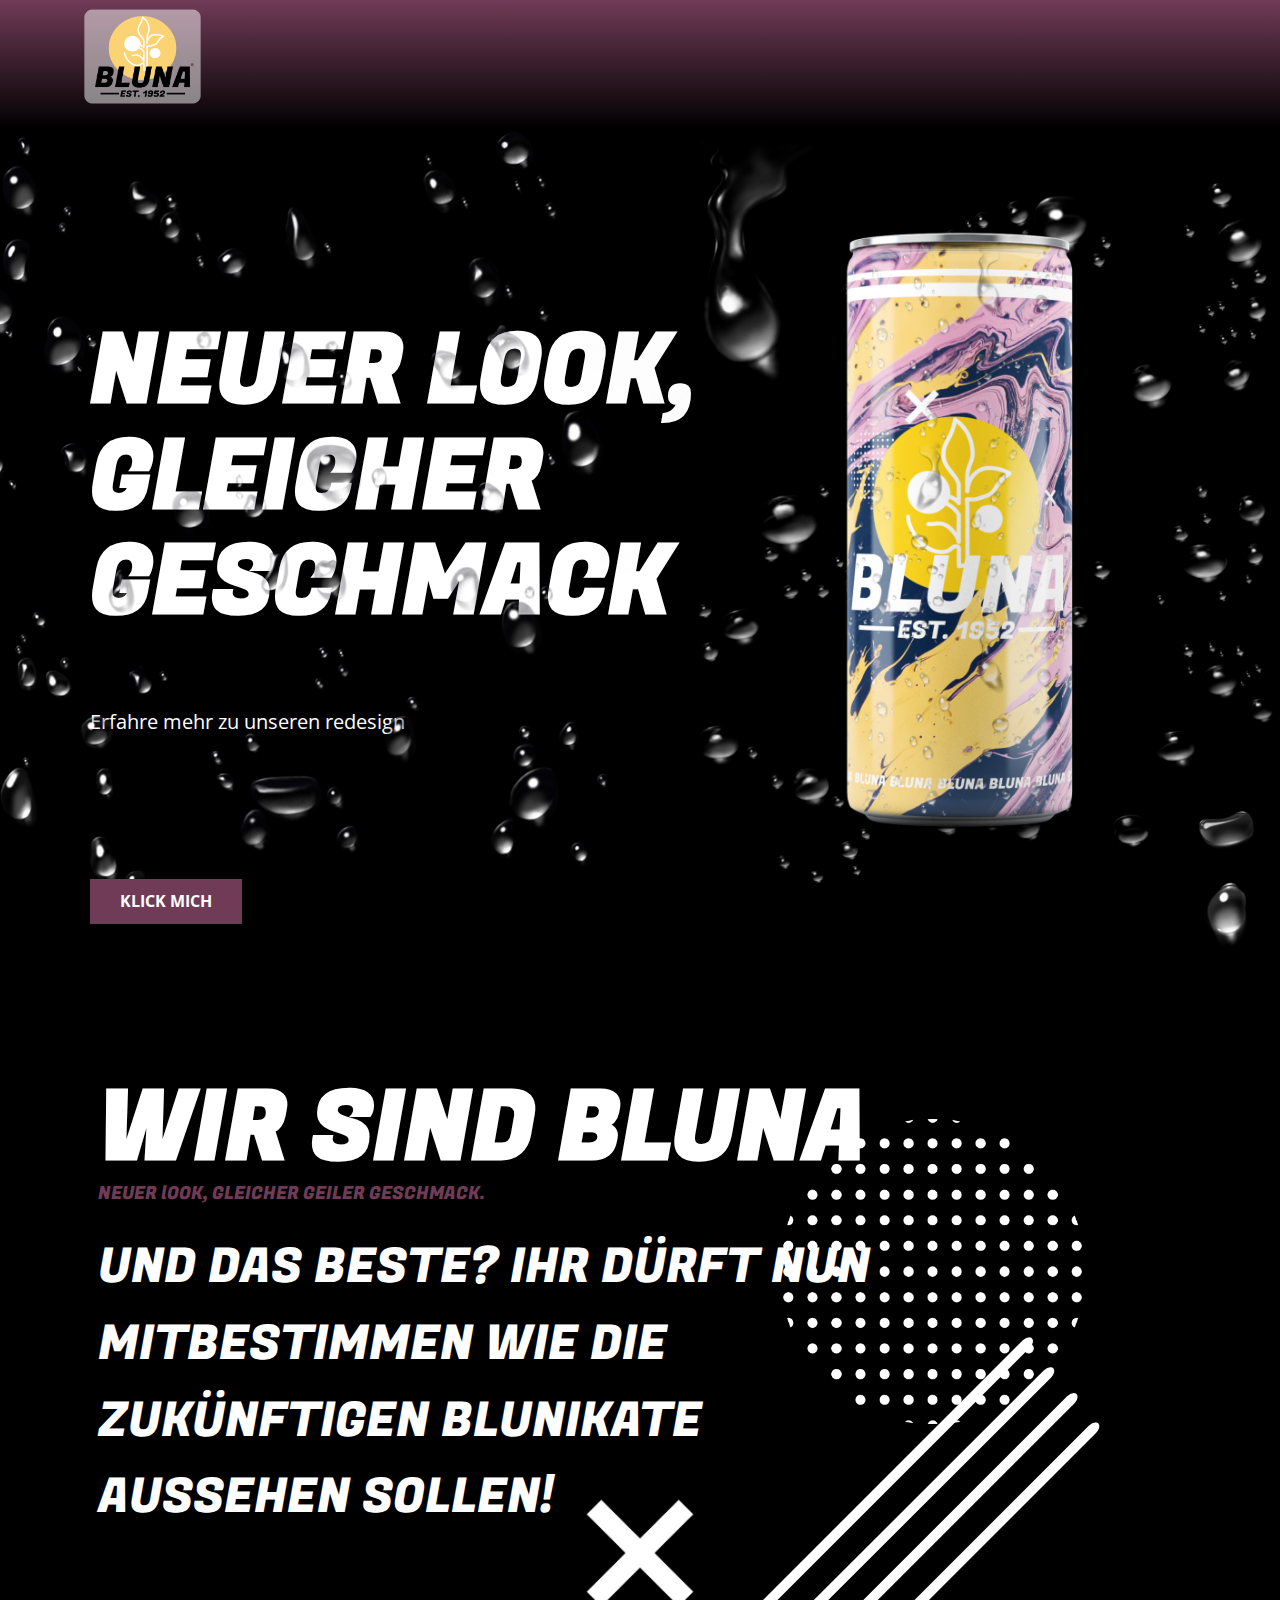
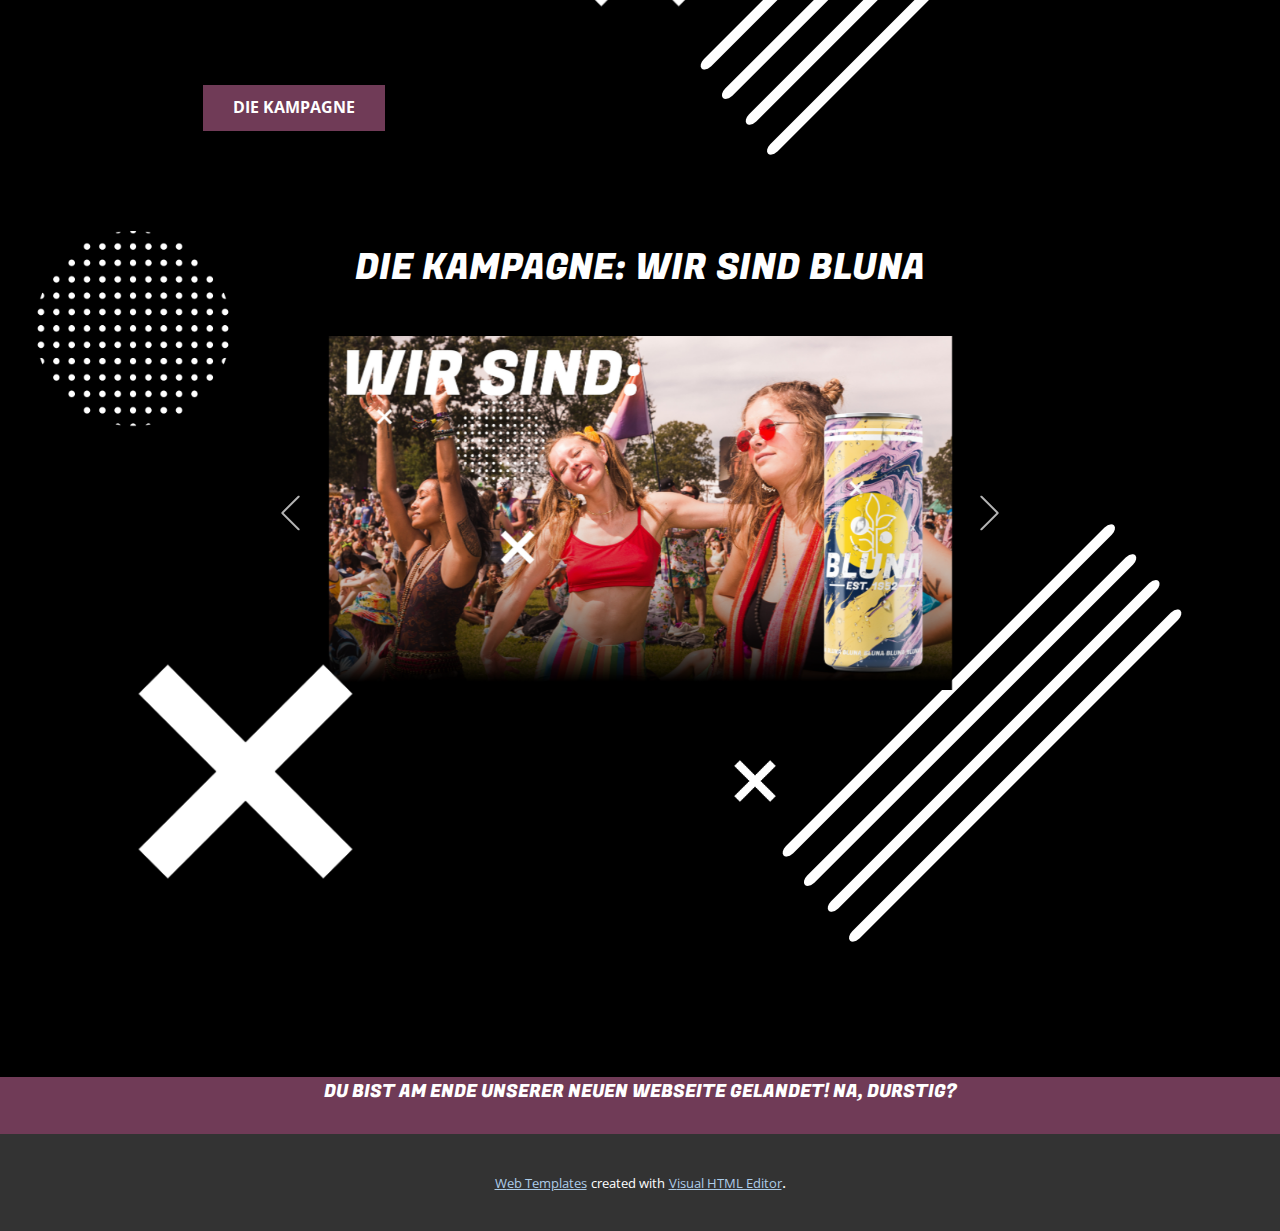
==== Seite-1.html @ a2d01c03 "added files" ====
<!DOCTYPE html>
<html style="font-size: 16px;">
  <head>
    <meta name="viewport" content="width=device-width, initial-scale=1.0">
    <meta charset="utf-8">
    <meta name="keywords" content="NEUER LOOK,gleicher&nbsp;GESCHMACK, Sample Headline">
    <meta name="description" content="">
    <meta name="page_type" content="np-template-header-footer-from-plugin">
    <title>Seite 1</title>
    <link rel="stylesheet" href="nicepage.css" media="screen">
<link rel="stylesheet" href="Seite-1.css" media="screen">
    <script class="u-script" type="text/javascript" src="jquery.js" defer=""></script>
    <script class="u-script" type="text/javascript" src="nicepage.js" defer=""></script>
    <meta name="generator" content="Nicepage 3.3.3, nicepage.com">
    
    
    
    <link id="u-theme-google-font" rel="stylesheet" href="https://fonts.googleapis.com/css?family=Roboto:100,100i,300,300i,400,400i,500,500i,700,700i,900,900i|Open+Sans:300,300i,400,400i,600,600i,700,700i,800,800i">
    <link id="u-page-google-font" rel="stylesheet" href="https://fonts.googleapis.com/css?family=Fugaz+One:400">
    
    
    
    
    <script type="application/ld+json">{
		"@context": "http://schema.org",
		"@type": "Organization",
		"name": "",
		"url": "index.html",
		"logo": "images/logo_trans.png"
}</script>
    <meta property="og:title" content="Seite 1">
    <meta property="og:type" content="website">
    <meta name="theme-color" content="#478ac9">
    <link rel="canonical" href="index.html">
    <meta property="og:url" content="index.html">
  </head>
  <body class="u-body"><header class="u-clearfix u-gradient u-header u-header" id="sec-d174"><div class="u-clearfix u-sheet u-sheet-1">
        <a href="https://nicepage.com" class="u-image u-logo u-image-1">
          <img src="images/logo_trans.png" class="u-logo-image u-logo-image-1" data-image-width="145.3334">
        </a>
      </div></header>
    <section class="skrollable u-align-left u-clearfix u-image u-parallax u-section-1" src="" id="sec-9734">
      <h1 class="u-custom-font u-text u-text-white u-title u-text-1">NEUER LOOK,<br>gleicher&nbsp;<br>GESCHMACK
      </h1>
      <p class="u-large-text u-text u-text-variant u-text-white u-text-2">Erfahre mehr zu unseren redesign</p>
      <img src="images/8fbe67342629d2fa3157f2b567e7f0b6.png" alt="" class="u-expanded-width u-image u-image-default u-image-1" data-image-width="1600" data-image-height="992">
      <img src="images/dose_einzeln.png" alt="" class="u-image u-image-default u-preserve-proportions u-image-2" data-image-width="2000" data-image-height="2000">
      <a href="Seite-1.html#sec-6746" data-page-id="94566227" class="u-btn u-button-style u-custom-color-1 u-btn-1">Klick mich</a>
    </section>
    <section class="u-black u-clearfix u-section-2" id="sec-6746">
      <div class="u-clearfix u-sheet u-sheet-1">
        <h3 class="u-custom-font u-text u-text-body-alt-color u-text-1">WIR SIND BLUNA</h3>
        <p class="u-custom-font u-text u-text-custom-color-1 u-text-2">NEUER lOOK, GLEICHER GEILER GESCHMACK. </p>
        <p class="u-custom-font u-text u-text-body-alt-color u-text-3">UND DAS BESTE? IHR DÜRFT NUN MITBESTIMMEN WIE DIE ZUKÜNFTIGEN BLUNIKATE AUSSEHEN SOLLEN!</p>
        <img src="images/11.png" alt="" class="u-image u-image-default u-preserve-proportions u-image-1">
        <img src="images/3.png" alt="" class="u-image u-image-default u-preserve-proportions u-image-2" data-image-width="500" data-image-height="500">
        <img src="images/2.png" alt="" class="u-image u-image-default u-preserve-proportions u-image-3" data-image-width="500" data-image-height="500">
        <a href="Seite-1.html#sec-6194" data-page-id="94566227" class="u-btn u-button-style u-custom-color-1 u-btn-1">Die kampagne</a>
      </div>
    </section>
    <section class="u-align-center u-black u-clearfix u-section-3" id="sec-6194">
      <div class="u-clearfix u-sheet u-sheet-1">
        <h2 class="u-custom-font u-text u-text-1">DIE KAMPAGNE: WIR SIND BLUNA</h2>
        <img src="images/3.png" alt="" class="u-image u-image-default u-preserve-proportions u-image-1" data-image-width="500" data-image-height="500">
        <div id="carousel-bd35" data-interval="5000" data-u-ride="carousel" class="u-carousel u-expanded-width-sm u-expanded-width-xs u-slider u-slider-1">
          <ol class="u-absolute-hcenter u-carousel-indicators u-hidden u-carousel-indicators-1">
            <li data-u-target="#carousel-bd35" class="u-active u-grey-30" data-u-slide-to="0"></li>
            <li data-u-target="#carousel-bd35" class="u-grey-30" data-u-slide-to="1"></li>
            <li data-u-target="#carousel-bd35" class="u-grey-30" data-u-slide-to="2"></li>
          </ol>
          <div class="u-carousel-inner" role="listbox">
            <div class="u-active u-align-center-md u-align-center-sm u-align-center-xs u-carousel-item u-container-style u-slide">
              <div class="u-container-layout u-valign-middle u-container-layout-1">
                <img alt="" class="u-image u-image-default u-image-2" src="images/billboard_neu534.png">
              </div>
            </div>
            <div class="u-carousel-item u-container-style u-expanded-width u-slide">
              <div class="u-container-layout u-valign-middle u-container-layout-2">
                <img alt="" class="u-image u-image-default u-image-3" src="images/TEMPLATE_06.png">
              </div>
            </div>
            <div class="test-slide u-carousel-item u-container-style u-slide">
              <div class="u-container-layout u-valign-bottom u-container-layout-3">
                <img src="images/ubahn_mockup.png" alt="" class="u-image u-image-default u-image-4" data-image-width="600" data-image-height="333">
              </div>
            </div>
          </div>
          <a class="u-absolute-vcenter u-carousel-control u-carousel-control-prev u-spacing-12 u-text-grey-30 u-carousel-control-1" href="#carousel-bd35" role="button" data-u-slide="prev">
            <span aria-hidden="true">
              <svg viewBox="0 0 477.175 477.175"><path d="M145.188,238.575l215.5-215.5c5.3-5.3,5.3-13.8,0-19.1s-13.8-5.3-19.1,0l-225.1,225.1c-5.3,5.3-5.3,13.8,0,19.1l225.1,225
                    c2.6,2.6,6.1,4,9.5,4s6.9-1.3,9.5-4c5.3-5.3,5.3-13.8,0-19.1L145.188,238.575z"></path></svg>
            </span>
            <span class="sr-only">+Previous</span>
          </a>
          <a class="u-absolute-vcenter u-carousel-control u-carousel-control-next u-spacing-12 u-text-grey-30 u-carousel-control-2" href="#carousel-bd35" role="button" data-u-slide="next">
            <span aria-hidden="true">
              <svg viewBox="0 0 477.175 477.175"><path d="M360.731,229.075l-225.1-225.1c-5.3-5.3-13.8-5.3-19.1,0s-5.3,13.8,0,19.1l215.5,215.5l-215.5,215.5
                    c-5.3,5.3-5.3,13.8,0,19.1c2.6,2.6,6.1,4,9.5,4c3.4,0,6.9-1.3,9.5-4l225.1-225.1C365.931,242.875,365.931,234.275,360.731,229.075z"></path></svg>
            </span>
            <span class="sr-only">+Next</span>
          </a>
        </div>
        <img src="images/11.png" alt="" class="u-image u-image-default u-preserve-proportions u-image-5">
        <img src="images/2.png" alt="" class="u-image u-image-default u-preserve-proportions u-image-6" data-image-width="500" data-image-height="500">
        <img src="images/2.png" alt="" class="u-image u-image-default u-preserve-proportions u-image-7" data-image-width="500" data-image-height="500">
      </div>
    </section>
    
    
    <footer class="u-align-center u-clearfix u-custom-color-1 u-footer u-footer" id="sec-a626"><div class="u-clearfix u-sheet u-sheet-1">
        <p class="u-custom-font u-small-text u-text u-text-variant u-text-1">DU BIST AM ENDE UNSERER NEUEN WEBSEITE GELANDET! NA, DURSTIG?</p>
      </div></footer>
    <section class="u-backlink u-clearfix u-grey-80">
      <a class="u-link" href="https://nicepage.com/website-templates" target="_blank">
        <span>Web Templates</span>
      </a>
      <p class="u-text">
        <span>created with</span>
      </p>
      <a class="u-link" href="https://nicepage.com/html-website-builder" target="_blank">
        <span>Visual HTML Editor</span>
      </a>. 
    </section>
  </body>
</html>
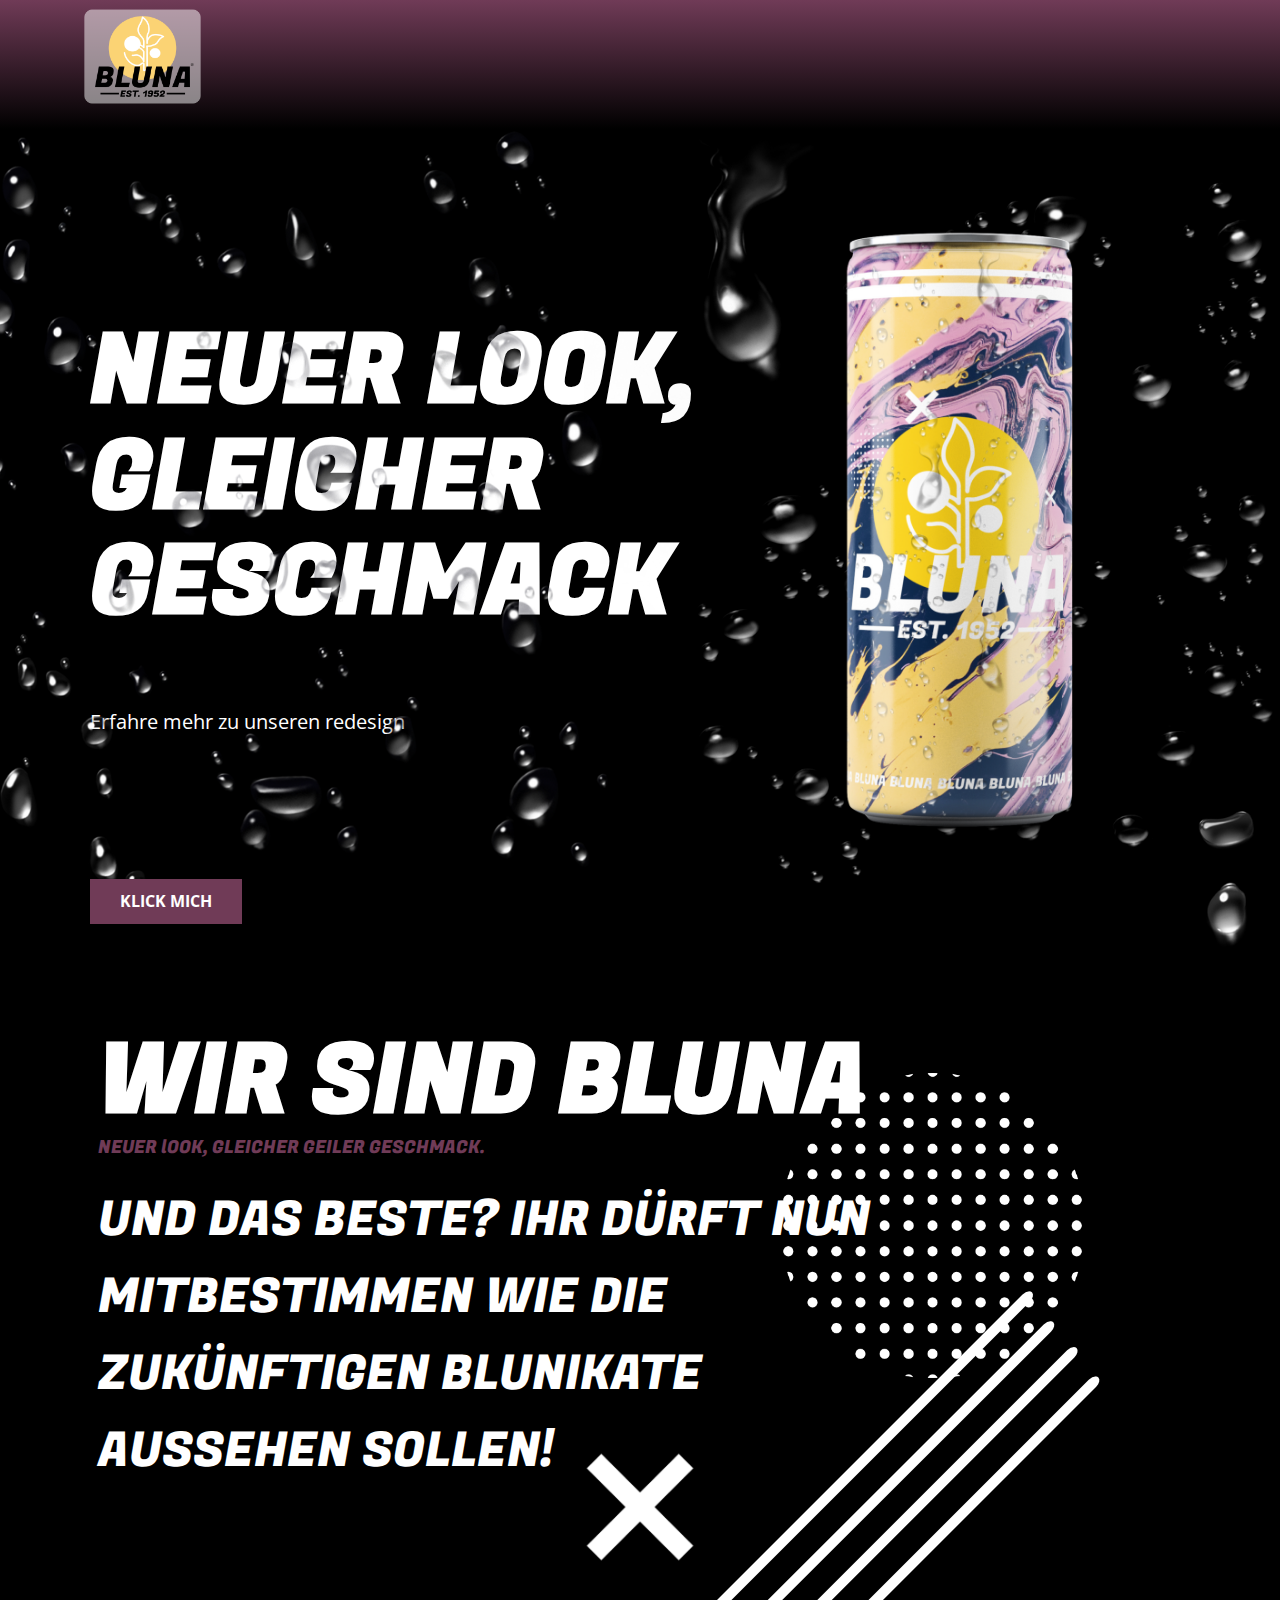
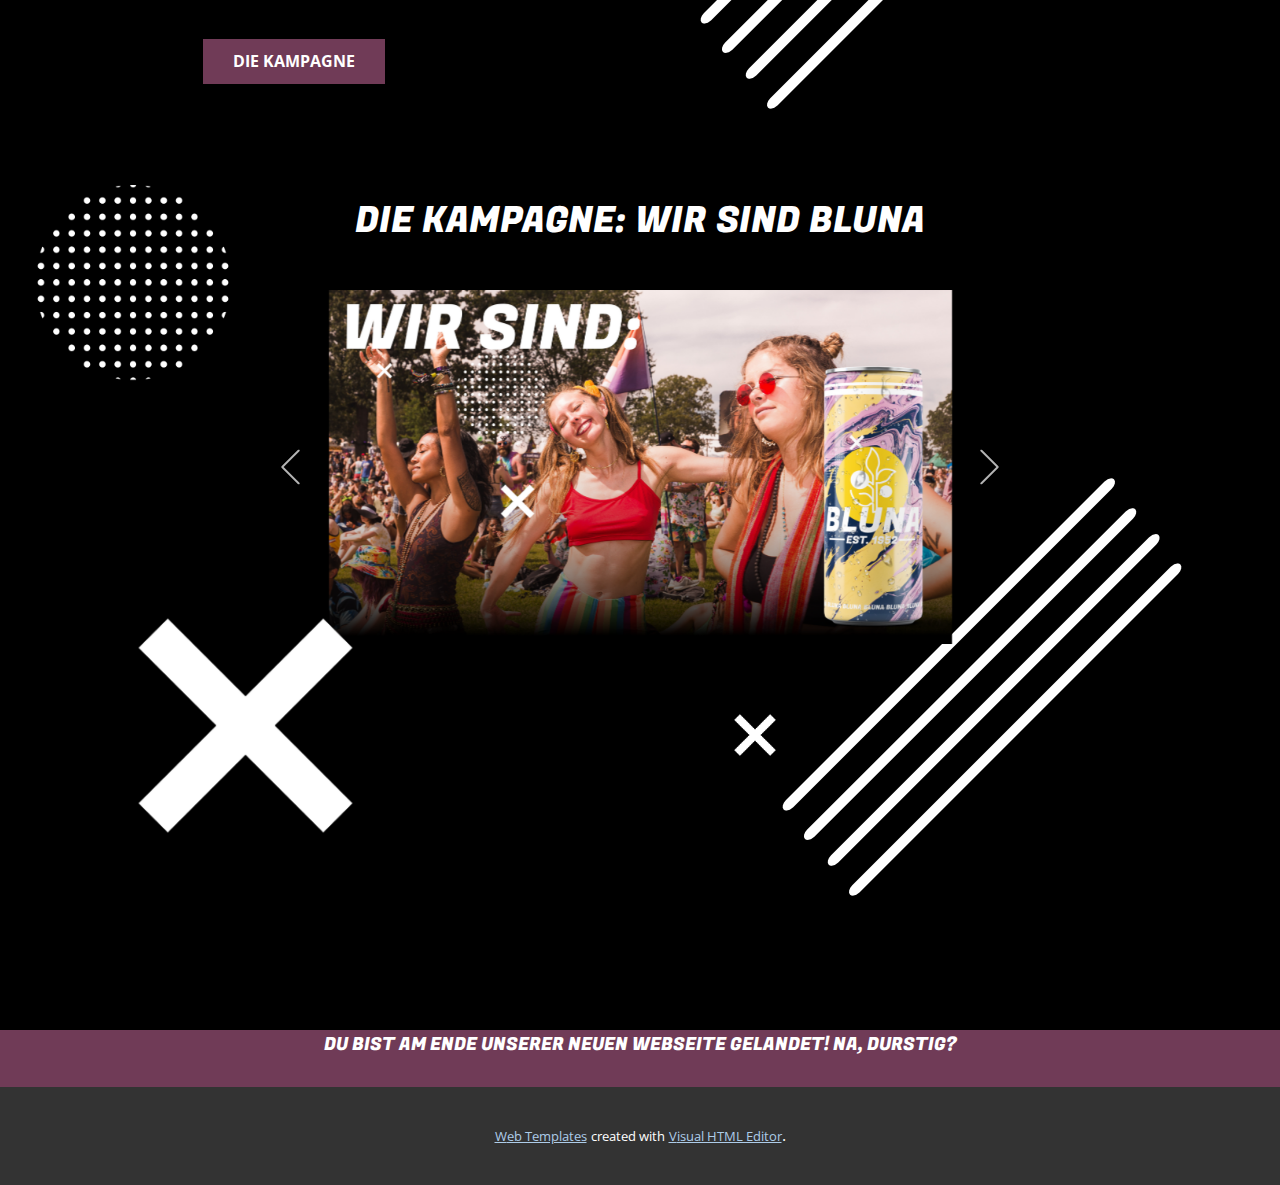
==== commit 70a9f891: "updated to mobile" ====
--- a/Seite-1.html
+++ b/Seite-1.html
@@ -39,11 +39,11 @@
           <img src="images/logo_trans.png" class="u-logo-image u-logo-image-1" data-image-width="145.3334">
         </a>
       </div></header>
-    <section class="skrollable u-align-left u-clearfix u-image u-parallax u-section-1" src="" id="sec-9734">
-      <h1 class="u-custom-font u-text u-text-white u-title u-text-1">NEUER LOOK,<br>gleicher&nbsp;<br>GESCHMACK
+    <section class="skrollable u-align-left u-black u-clearfix u-section-1" src="" id="sec-9734">
+      <h1 class="u-custom-font u-text u-text-white u-title u-text-1">NE​UER LOOK,<br>gleicher&nbsp;<br>GESCHMACK
       </h1>
       <p class="u-large-text u-text u-text-variant u-text-white u-text-2">Erfahre mehr zu unseren redesign</p>
-      <img src="images/8fbe67342629d2fa3157f2b567e7f0b6.png" alt="" class="u-expanded-width u-image u-image-default u-image-1" data-image-width="1600" data-image-height="992">
+      <img src="images/8fbe67342629d2fa3157f2b567e7f0b6.png" alt="" class="u-expanded-width-lg u-expanded-width-md u-expanded-width-sm u-expanded-width-xl u-image u-image-default u-image-1" data-image-width="1600" data-image-height="992">
       <img src="images/dose_einzeln.png" alt="" class="u-image u-image-default u-preserve-proportions u-image-2" data-image-width="2000" data-image-height="2000">
       <a href="Seite-1.html#sec-6746" data-page-id="94566227" class="u-btn u-button-style u-custom-color-1 u-btn-1">Klick mich</a>
     </section>
--- a/Seite-1.css
+++ b/Seite-1.css
@@ -1,6 +1,5 @@
 .u-section-1 {
-  background-image: url("images/Unbenannt.png");
-  min-height: 902px;
+  background-image: none;
 }
 
 .u-section-1 .u-text-1 {
@@ -36,11 +35,6 @@
 }
 
 @media (max-width: 1199px) {
-  .u-section-1 {
-    background-position: 50% 50%;
-    min-height: 744px;
-  }
-
   .u-section-1 .u-text-1 {
     margin-top: 1269px;
     margin-right: calc(((100% - 1140px) / 2) + 597px);
@@ -64,17 +58,12 @@
   }
 
   .u-section-1 .u-btn-1 {
-    margin-top: -317px;
-    margin-right: calc(((100% - 1140px) / 2) + 487px);
-    margin-left: auto;
+    margin-top: 20px;
+    margin-left: calc(((100% - 1140px) / 2) + 193px);
   }
 }
 
 @media (max-width: 991px) {
-  .u-section-1 {
-    min-height: 570px;
-  }
-
   .u-section-1 .u-text-1 {
     margin-right: calc(((100% - 1140px) / 2) + 90px);
     margin-left: calc(((100% - 1140px) / 2) + 1050px);
@@ -92,15 +81,13 @@
   }
 
   .u-section-1 .u-btn-1 {
+    margin-top: -317px;
     margin-right: calc(((100% - 1140px) / 2) + 357px);
+    margin-left: calc(((100% - 720px) / 2));
   }
 }
 
 @media (max-width: 767px) {
-  .u-section-1 {
-    min-height: 241px;
-  }
-
   .u-section-1 .u-text-1 {
     margin-right: calc(((100% - 1140px) / 2) + -360px);
     margin-left: calc(((100% - 1140px) / 2) + 1500px);
@@ -125,7 +112,7 @@
   }
 
   .u-section-1 .u-btn-1 {
-    margin-top: -321px;
+    margin-top: 20px;
     margin-right: auto;
     margin-left: calc(((100% - 1140px) / 2) + 300px);
   }
@@ -133,30 +120,41 @@
 
 @media (max-width: 575px) {
   .u-section-1 {
-    min-height: 41px;
+    min-height: 513px;
   }
 
   .u-section-1 .u-text-1 {
-    margin-right: calc(((100% - 1140px) / 2) + -860px);
-    margin-left: calc(((100% - 1140px) / 2) + 2000px);
+    font-size: 1.875rem;
+    width: auto;
+    margin-top: 56px;
+    margin-right: calc(((100% - 340px) / 2) + 104px);
+    margin-left: calc(((100% - 340px) / 2) + 11px);
   }
 
   .u-section-1 .u-text-2 {
-    margin-top: 1122px;
-    margin-right: calc(((100% - 1140px) / 2) + -860px);
-    margin-left: calc(((100% - 1140px) / 2) + 2000px);
+    margin-top: 1173px;
+    margin-right: -1210px;
+    margin-left: 1650px;
+  }
+
+  .u-section-1 .u-image-1 {
+    width: 440px;
+    margin-top: -2459px;
+    margin-right: calc(((100% - 340px) / 2) + -588px);
+    margin-left: auto;
   }
 
   .u-section-1 .u-image-2 {
     width: 340px;
     height: 340px;
-    margin-top: -108px;
-    margin-left: calc(((100% - 1140px) / 2) + 400px);
+    margin-top: -602px;
+    margin-right: calc(((100% - 340px) / 2) + -94px);
+    margin-left: 144px;
   }
 
   .u-section-1 .u-btn-1 {
-    margin-top: -245px;
-    margin-left: calc(((100% - 1140px) / 2) + 400px);
+    margin-top: 36px;
+    margin-left: auto;
   }
 }.u-section-2 {
   background-image: none;
@@ -251,6 +249,10 @@
 }
 
 @media (max-width: 767px) {
+  .u-section-2 .u-sheet-1 {
+    min-height: 1028px;
+  }
+
   .u-section-2 .u-text-1 {
     width: 540px;
   }
@@ -265,9 +267,14 @@
 }
 
 @media (max-width: 575px) {
+  .u-section-2 .u-sheet-1 {
+    min-height: 1003px;
+  }
+
   .u-section-2 .u-text-1 {
+    font-size: 1.5rem;
     width: 340px;
-    font-size: 1.5rem;
+    margin-top: 28px;
   }
 
   .u-section-2 .u-text-2 {
@@ -275,17 +282,28 @@
   }
 
   .u-section-2 .u-image-1 {
-    margin-right: 33px;
+    width: 170px;
+    height: 170px;
+    margin-top: -13px;
+    margin-right: auto;
+    margin-left: 33px;
   }
 
   .u-section-2 .u-image-2 {
-    width: 340px;
-    height: 340px;
+    height: 190px;
+    width: 190px;
+    margin-top: -239px;
+    margin-right: 39px;
+  }
+
+  .u-section-2 .u-image-3 {
+    margin-top: -69px;
     margin-right: 0;
   }
 
-  .u-section-2 .u-image-3 {
-    margin-top: -142px;
+  .u-section-2 .u-btn-1 {
+    margin-top: -8px;
+    margin-bottom: 0;
   }
 }.u-section-3 .u-sheet-1 {
   min-height: 886px;
@@ -378,9 +396,18 @@
     margin-top: 195px;
     margin-left: 562px;
   }
+
+  .u-section-3 .u-image-5 {
+    margin-top: 20px;
+    margin-left: auto;
+  }
 }
 
 @media (max-width: 991px) {
+  .u-section-3 .u-sheet-1 {
+    min-height: 1225px;
+  }
+
   .u-section-3 .u-text-1 {
     width: 720px;
   }
@@ -405,7 +432,7 @@
 
 @media (max-width: 767px) {
   .u-section-3 .u-sheet-1 {
-    min-height: 800px;
+    min-height: 1139px;
   }
 
   .u-section-3 .u-text-1 {
@@ -463,19 +490,22 @@
 
 @media (max-width: 575px) {
   .u-section-3 .u-sheet-1 {
-    min-height: 523px;
+    min-height: 1078px;
   }
 
   .u-section-3 .u-text-1 {
     width: 340px;
+    margin-top: 0;
+    margin-left: 0;
+    margin-right: 0;
   }
 
   .u-section-3 .u-image-1 {
     width: 340px;
     height: 340px;
-    margin-top: -7px;
-    margin-right: 0;
-    margin-left: 0;
+    margin-top: 20px;
+    margin-right: auto;
+    margin-left: auto;
   }
 
   .u-section-3 .u-slider-1 {
@@ -501,7 +531,14 @@
     height: 187px;
   }
 
+  .u-section-3 .u-image-6 {
+    margin-top: -111px;
+    margin-left: 0;
+  }
+
   .u-section-3 .u-image-7 {
-    margin-left: 294px;
+    margin-top: -322px;
+    margin-right: 35px;
+    margin-left: auto;
   }
 }